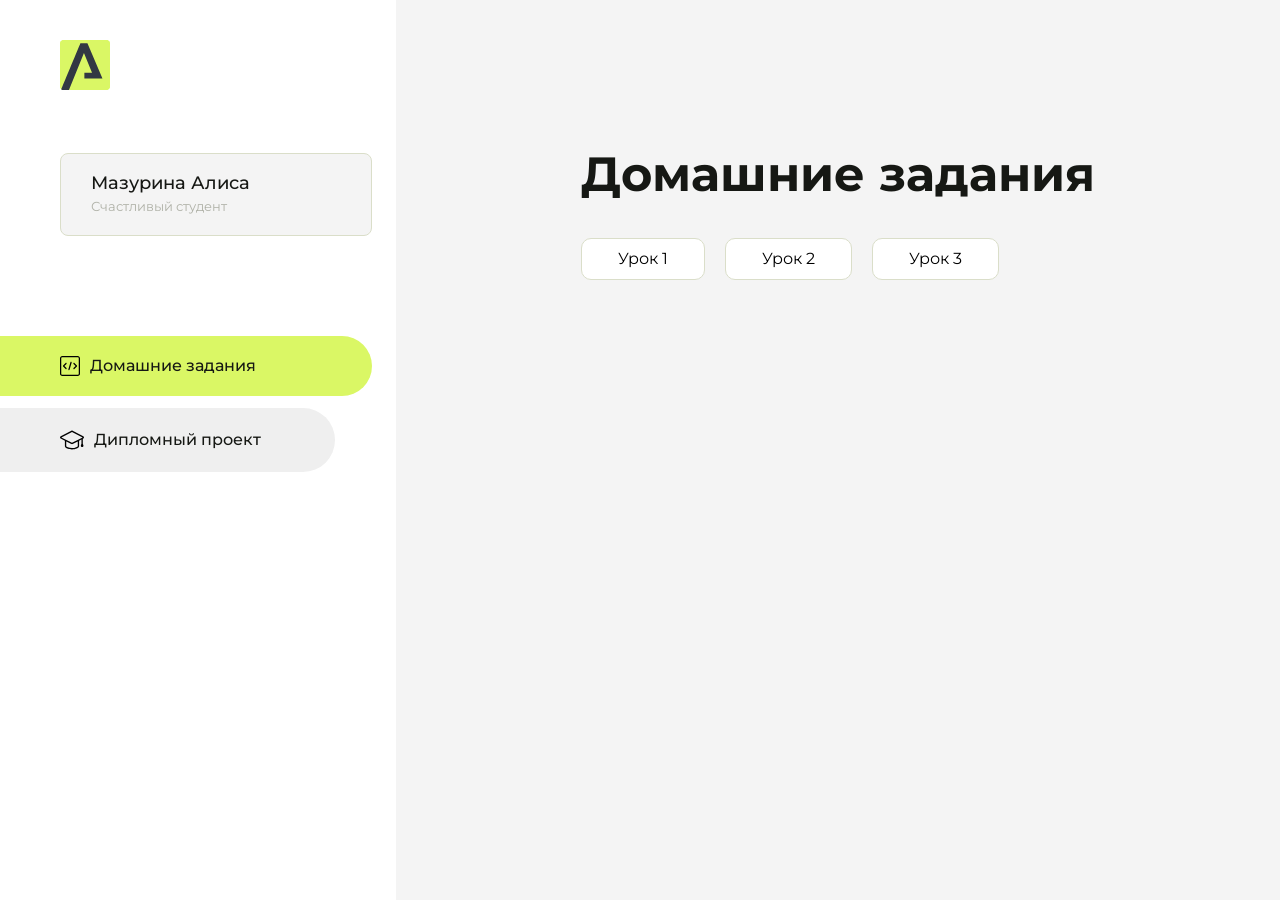
==== index.html @ 255f4ef1 "Update index.html" ====
<!DOCTYPE html>
<html lang="en">
<head>
    <meta charset="UTF-8">
    <meta name="viewport" content="width=device-width, initial-scale=1.0">
    <title>Домашняя работа</title>
    <link rel="shortcut icon" href="src/logo.ico" type="image/x-icon">
    <link rel="preconnect" href="https://fonts.googleapis.com">
    <link rel="preconnect" href="https://fonts.gstatic.com" crossorigin>
    <link href="https://fonts.googleapis.com/css2?family=Montserrat:wght@400;500;700&family=Rubik:wght@500&display=swap"
          rel="stylesheet">
    <link rel="stylesheet" href="src/style.css">
</head>
<body id="body">
<div class="overlay" id="overlay"></div>
<div class="layout">
    <div class="burger" id="burger">
        <svg viewBox="0 0 24 24" fill="none" xmlns="http://www.w3.org/2000/svg">
            <g id="SVGRepo_bgCarrier" stroke-width="0"></g>
            <g id="SVGRepo_tracerCarrier" stroke-linecap="round" stroke-linejoin="round"></g>
            <g id="SVGRepo_iconCarrier">
                <path d="M4 18L20 18" stroke="#DAF765" stroke-width="2" stroke-linecap="round"></path>
                <path d="M4 12L20 12" stroke="#DAF765" stroke-width="2" stroke-linecap="round"></path>
                <path d="M4 6L20 6" stroke="#DAF765" stroke-width="2" stroke-linecap="round"></path>
            </g>
        </svg>
    </div>
    <aside class="sidebar" id="sidebar">
        <div class="sidebar__inner">
            <div class="logo">
                <svg width="50" height="50" viewBox="0 0 50 50" fill="none" xmlns="http://www.w3.org/2000/svg">
                    <g clip-path="url(#clip0_513_74730)">
                        <path d="M46.17 -0.257004H3.83C1.57281 -0.257004 -0.257 1.57281 -0.257 3.83V46.17C-0.257 48.4272 1.57281 50.257 3.83 50.257H46.17C48.4272 50.257 50.257 48.4272 50.257 46.17V3.83C50.257 1.57281 48.4272 -0.257004 46.17 -0.257004Z"
                              fill="#DAF765"/>
                        <path d="M24.375 38.4H42.461L27.441 3.1585H20.4355C20.4355 3.1585 6.7895 35.881 1.1945 49.294C2.015 50.0275 3.0945 50.257 3.6945 50.257H8.8445L23.954 13.07L32.0465 32.8285H24.375V38.4Z"
                              fill="#323843"/>
                    </g>
                    <defs>
                        <clipPath id="clip0_513_74730">
                            <rect width="50" height="50" fill="white"/>
                        </clipPath>
                    </defs>
                </svg>
            </div>
            <div class="sidebar__user">
                <div class="sidebar__name">Мазурина Алиса</div>
                <div class="sidebar__text">Счастливый студент</div>
            </div>
            <div class="sidebar__tabs">
                <div class="sidebar__item">
                    <button class="sidebar__button active" id="tasks">
                        <svg xmlns="http://www.w3.org/2000/svg" width="20" height="20" viewBox="0 0 20 20" fill="none">
                            <g clip-path="url(#clip0_704_74543)">
                                <path d="M17.7083 20H2.29167C1.0275 20 0 18.9725 0 17.7083V2.29167C0 1.0275 1.0275 0 2.29167 0H17.7083C18.9725 0 20 1.0275 20 2.29167V17.7083C20 18.9725 18.9725 20 17.7083 20ZM2.29167 1.25C1.7175 1.25 1.25 1.7175 1.25 2.29167V17.7083C1.25 18.2825 1.7175 18.75 2.29167 18.75H17.7083C18.2825 18.75 18.75 18.2825 18.75 17.7083V2.29167C18.75 1.7175 18.2825 1.25 17.7083 1.25H2.29167Z"
                                      fill="black"/>
                                <path d="M6.04167 13.125C5.88167 13.125 5.72167 13.0642 5.6 12.9417L3.1 10.4417C2.85583 10.1975 2.85583 9.80167 3.1 9.5575L5.6 7.0575C5.84417 6.81333 6.24 6.81333 6.48417 7.0575C6.72833 7.30167 6.72833 7.6975 6.48417 7.94167L4.42583 10L6.48417 12.0583C6.72833 12.3025 6.72833 12.6983 6.48417 12.9425C6.36167 13.0642 6.20167 13.125 6.04167 13.125Z"
                                      fill="black"/>
                                <path d="M8.95833 14.1667C8.9 14.1667 8.84 14.1583 8.78167 14.1417C8.45083 14.0442 8.26083 13.6967 8.35833 13.3658L10.4417 6.28251C10.5392 5.95084 10.8892 5.76417 11.2175 5.85917C11.5483 5.95667 11.7383 6.30417 11.6408 6.63501L9.5575 13.7183C9.47833 13.9908 9.22833 14.1667 8.95833 14.1667Z"
                                      fill="black"/>
                                <path d="M13.9583 13.125C13.7983 13.125 13.6383 13.0642 13.5167 12.9417C13.2725 12.6975 13.2725 12.3017 13.5167 12.0575L15.575 9.99916L13.5167 7.94083C13.2725 7.69666 13.2725 7.30083 13.5167 7.05666C13.7608 6.81249 14.1567 6.81249 14.4008 7.05666L16.9008 9.55666C17.145 9.80083 17.145 10.1967 16.9008 10.4408L14.4008 12.9408C14.2783 13.0642 14.1183 13.125 13.9583 13.125Z"
                                      fill="black"/>
                            </g>
                            <defs>
                                <clipPath id="clip0_704_74543">
                                    <rect width="20" height="20" fill="white"/>
                                </clipPath>
                            </defs>
                        </svg>
                        <span>Домашние задания</span></button>
                </div>
                <div class="sidebar__item">
                    <button class="sidebar__button" id="diplom">
                        <svg xmlns="http://www.w3.org/2000/svg" width="24" height="24" viewBox="0 0 24 24" fill="none">
                            <g clip-path="url(#clip0_704_74553)">
                                <path d="M23.2628 10.5971C23.7176 10.365 24 9.90375 24 9.39337C24 8.883 23.7176 8.42175 23.2628 8.18962L12.6135 2.75362C12.2291 2.55824 11.7705 2.55787 11.3854 2.75399L0.736875 8.19C0.282375 8.42175 0 8.883 0 9.39337C0 9.90375 0.282375 10.365 0.736875 10.5971L4.89038 12.7177V18.2074C4.89038 19.8154 8.412 21.393 12 21.393C15.5884 21.393 19.1096 19.815 19.1096 18.2074V12.7174L21.4609 11.517V15.8017L20.901 17.2305C20.7409 17.6389 20.7934 18.0994 21.0405 18.4616C21.2876 18.8246 21.6979 19.041 22.1366 19.041C22.5754 19.041 22.9852 18.8246 23.2324 18.462C23.4795 18.099 23.532 17.6385 23.3719 17.2301L22.8124 15.8021V10.827L23.2628 10.5971ZM17.7623 18.1721C17.6198 18.6375 15.3491 20.0419 12 20.0419C8.65088 20.0419 6.38025 18.6375 6.2415 18.2074V12.3037L6.23887 12.3019C6.23812 12.057 6.1065 11.8207 5.87325 11.7019L1.3515 9.39337L12 3.95737L22.6489 9.39337L12 14.8294L5.87325 11.7019C5.54063 11.5331 4.6695 11.6674 4.5 12C4.33012 12.3322 4.55813 12.5479 4.89038 12.7177L11.3857 16.0331C11.5781 16.1314 11.7889 16.1805 12 16.1805C12.2107 16.1805 12.4222 16.1314 12.6146 16.0331L17.7593 13.407L17.7623 18.1721Z"
                                      fill="black"/>
                            </g>
                            <defs>
                                <clipPath id="clip0_704_74553">
                                    <rect width="24" height="24" fill="white"/>
                                </clipPath>
                            </defs>
                        </svg>
                        <span>Дипломный проект</span></button>
                </div>
            </div>
        </div>

    </aside>
    <div class="content">
        <div class="container">
            <div class="content__block" id="tasksBlock">
                <div class="content__title">Домашние задания</div>
                <ul class="content__list">
                    <li class="content__list-item">
                        <a href="первые строчки кода/index.html">Урок 1</a>
                    </li>
                    <li class="content__list-item">
                        <a href="статья/index.html">Урок 2</a>
                    </li>
                     <li class="content__list-item">
                        <a href="таблица/index.html">Урок 3</a>
                    </li>
                </ul>
            </div>
            <div class="content__block hidden" id="diplomBlock">
                <div class="content__title">Дипломный проект</div>
                <div class="content__list-diplom">
                    <a href="ПАПКА-С-НОМЕРОМ-УРОКА">Ссылка на ДЗ</a>
                </div>
                <div class="content__decor">
                    <div class="content__decor-text">Давай проверим, чему ты научился!</div>
                    <div class="content__decor-img">
                        <img src="src/decor.png" alt="decor">
                    </div>
                </div>
            </div>
        </div>
    </div>
</div>
<script src="src/index.js"></script>
</body>
</html>
---- src/style.css ----
*{padding: 0;margin: 0;border: 0;}
*,*:before,*:after{-webkit-box-sizing: border-box;box-sizing: border-box;}
:focus,:active{outline: none;}
a:focus,a:active{outline: none;}
nav,footer,header,aside{display: block;}
html,body{
    height:100%;width:100%;
    font-size:100%;line-height:1;-ms-text-size-adjust:100%;-moz-text-size-adjust:100%;-webkit-text-size-adjust:100%;}
input,button,textarea{font-family:inherit;}
input::-ms-clear{display: none;}
button{cursor: pointer;}
button::-moz-focus-inner{padding:0;border:0;}
a,a:visited{text-decoration: none;}
a:hover{text-decoration: none;}
ul li{list-style: none;}
img{vertical-align: top;}
h1,h2,h3,h4,h5,h6{font-size:inherit;font-weight: inherit;}
a{color:inherit;}



body {
    font-family: "Montserrat",SansSerif;
    color: black;
}

body.overflow {
    overflow: hidden;
}



.layout {
    display: -webkit-box;
    display: -ms-flexbox;
    display: flex;
    min-height: 100vh;
}

.sidebar {
    padding: 40px 24px 40px 0;
    -ms-flex-negative: 0;
    flex-shrink: 0;
    background-color: white;
}



.content {
    -webkit-box-flex: 1;
    -ms-flex-positive: 1;
    flex-grow: 1;
    background-color: #F4F4F4;
}

.container {
    display: -webkit-box;
    display: -ms-flexbox;
    display: flex;
    -webkit-box-orient: vertical;
    -webkit-box-direction: normal;
    -ms-flex-direction: column;
    flex-direction: column;
    -webkit-box-pack: center;
    -ms-flex-pack: center;
    justify-content: center;
    -webkit-box-align: center;
    -ms-flex-align: center;
    align-items: center;
    padding: 150px 60px 80px 60px;
}


.logo {
    margin-left: 60px;
    margin-bottom: 60px;
}

.sidebar__user {
    background-color: #F4F4F4;
    padding: 20px 30px;
    margin-left: 60px;
    margin-bottom: 100px;
    border-radius: 8px;
    border: 1px solid #DADEC9;
}

.sidebar__name {
    color:#161814;
    font-size: 18px;
    font-weight: 500;
    margin-bottom: 6px;
}

.sidebar__text {
    color: #AFB1A7;
    font-size: 13px;
    font-weight: 400;
    line-height: 130%; /* 16.9px */
}

.sidebar__item {
    width: 372px;
}

.sidebar__button {
    display: -webkit-box;
    display: -ms-flexbox;
    display: flex;
    -webkit-box-align: center;
    -ms-flex-align: center;
    align-items: center;
    gap: 10px;
    padding: 20px 60px;
    margin-bottom: 12px;
    border-radius: 0px 100px 100px 0px;
    -webkit-transition: all .5s;
    -o-transition: all .5s;
    transition: all .5s;
    cursor: pointer;
    width: 90%;
    color:#161814;
    font-size: 16px;
    font-weight: 500;
}

.sidebar__button.active , .sidebar__button:hover {
    width: 100%;
    background-color: #DAF765;
}


.content__title {
    color: #161814;
    font-size: 48px;
    font-weight: 700;
    margin-bottom: 40px;
}

.content__list {
    display: -webkit-box;
    display: -ms-flexbox;
    display: flex;
    -webkit-box-align: center;
    -ms-flex-align: center;
    align-items: center;
    -ms-flex-wrap: wrap;
    flex-wrap: wrap;
    gap: 20px;
}



.content__list-item  {
    cursor: pointer;
    padding: 12px 18px;
    background-color: #fff;
    border-radius: 10px;
    border: 1px solid #DADEC9;
    -webkit-transition: all .3s;
    -o-transition: all .3s;
    transition: all .3s;
}

.content__list-item:hover,.content__list-diplom:hover {
    background-color: #AFB1A7;
}

li a {
    padding: 12px 18px;

}


.content__list-diplom {
    -webkit-transition: all .3s;
    -o-transition: all .3s;
    transition: all .3s;
    display: inline-block;
    padding: 12px 18px;
    background-color: #fff;
    border-radius: 10px;
    border: 1px solid #DADEC9;
}

.content__decor {
    display: -webkit-box;
    display: -ms-flexbox;
    display: flex;
    -webkit-box-align: center;
    -ms-flex-align: center;
    align-items: center;
}

.content__decor-text {
    color:#BEDD44;
    font-size: 36px;
    font-weight: 700;
    line-height: 110%; /* 39.6px */
}

.content__block {
    max-width: 1200px;
}

.content__block.hidden {
    display: none;
}

.content__decor-img img{
    width: 100%;
}

.burger {
    display: none;
    padding: 5px;
    position: fixed;
    top: 3%;
    right: 7%;
    width: 40px;
    height: 40px;
    background-color: #161814;
    border-radius: 50%;
    z-index: 10;
    border: 1px solid #DAF765;
}

@media (max-width: 768px) {
    .burger {
        display: block;
    }

    .sidebar {
        -webkit-transition: all .3s;
        -o-transition: all .3s;
        transition: all .3s;
        -webkit-transform: translateX(-100%);
        -ms-transform: translateX(-100%);
        transform: translateX(-100%);
        position: fixed;
        top: 0;
        left: 0;
        bottom: 0;
        z-index: 5;
    }

    .sidebar.show {
        -webkit-transform: translateX(0%);
        -ms-transform: translateX(0%);
        transform: translateX(0%);
    }

    .overlay {
        opacity: 0;
        pointer-events: none;
        -webkit-transition: all .3s;
        -o-transition: all .3s;
        transition: all .3s;
        position: absolute;
        top: 0;
        right: 0;
        left: 0;
        bottom: 0;
        z-index: 3;
        background-color: #000000e0;
    }

    .overlay.show {
        opacity: 1;
        pointer-events: all;
    }

    .container {
        padding: 40px 20px;
        min-height: 100%;
    }

    .content__decor {
        margin-top: 20px;
        -webkit-box-orient: vertical;
        -webkit-box-direction: normal;
        -ms-flex-direction: column;
        flex-direction: column;
    }
}

@media (max-width: 400px) {
    .sidebar__user {
        margin-left: 0;
    }
}
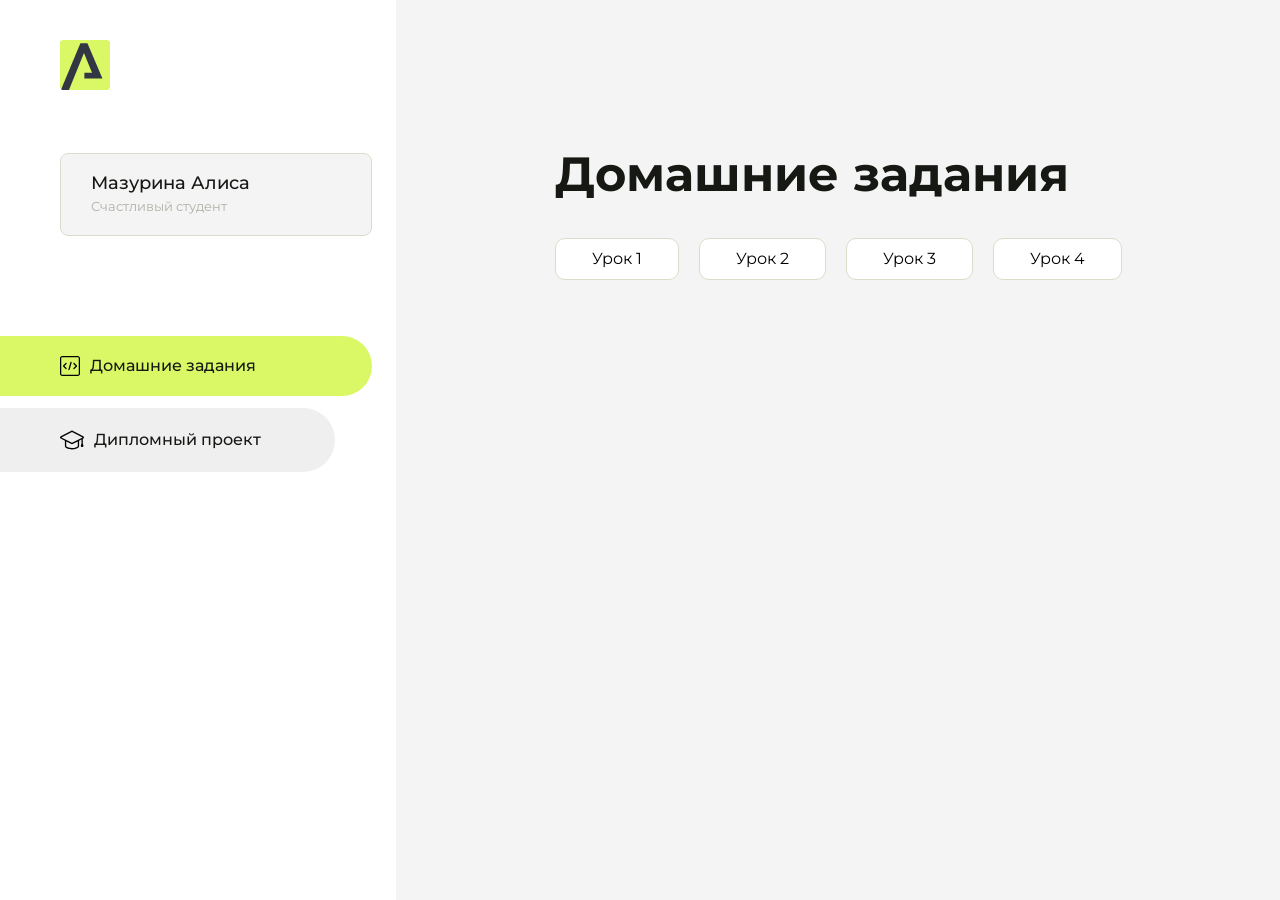
==== commit 1ed48c90: "Update index.html" ====
--- a/index.html
+++ b/index.html
@@ -99,7 +99,10 @@
                         <a href="статья/index.html">Урок 2</a>
                     </li>
                      <li class="content__list-item">
-                        <a href="таблица/index.html">Урок 3</a>
+                        <a href="/index.html">Урок 3</a>
+                    </li>
+                    <li class="content__list-item">
+                        <a href="/index.html">Урок 4</a>
                     </li>
                 </ul>
             </div>
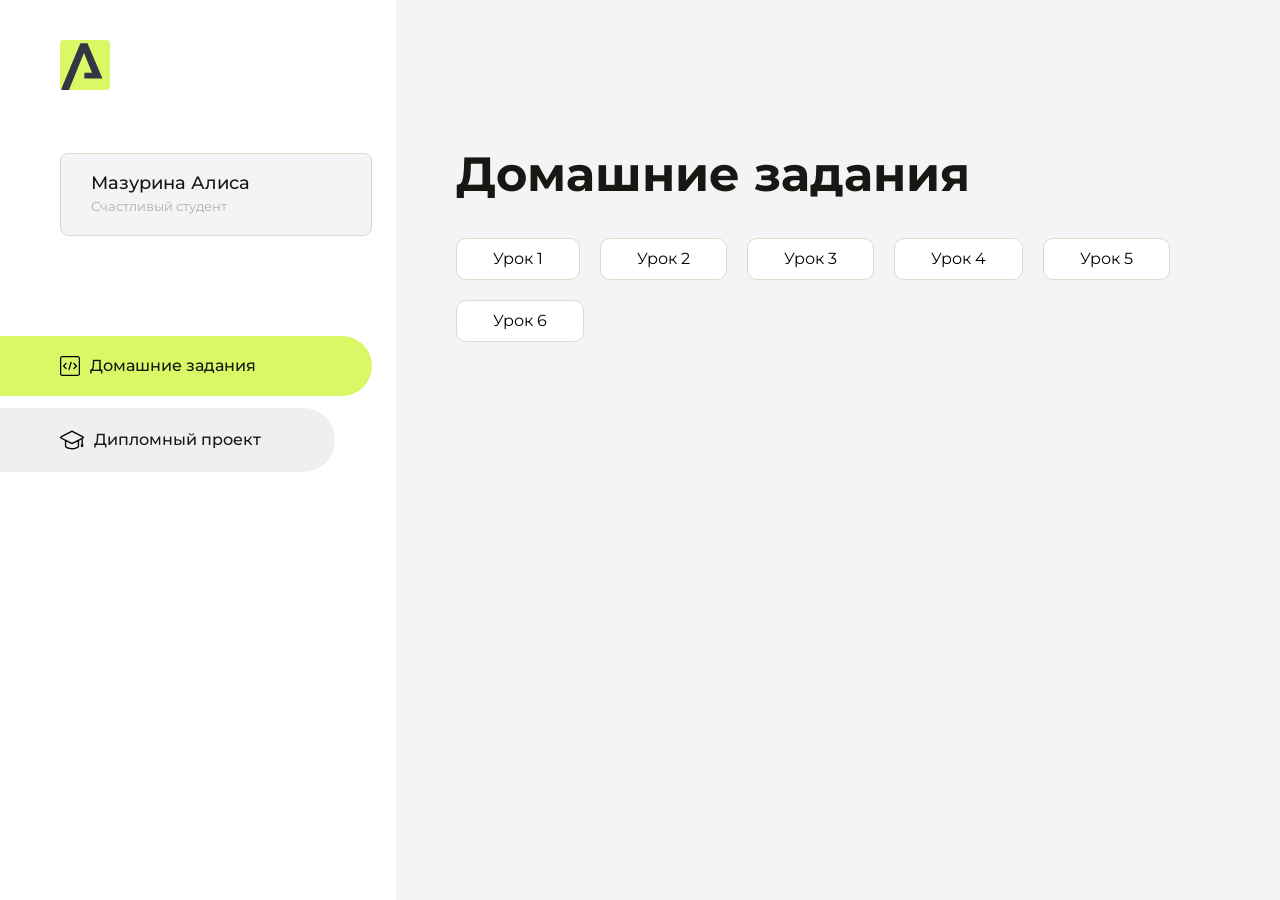
==== commit 80a2ee70: "Update index.html" ====
--- a/index.html
+++ b/index.html
@@ -99,10 +99,16 @@
                         <a href="статья/index.html">Урок 2</a>
                     </li>
                      <li class="content__list-item">
-                        <a href="/index.html">Урок 3</a>
+                        <a href="таблица/index.html">Урок 3</a>
                     </li>
                     <li class="content__list-item">
-                        <a href="/index.html">Урок 4</a>
+                        <a href="форма/index.html">Урок 4</a>
+                    </li>
+                    <li class="content__list-item">
+                        <a href="fitstydio/index.html">Урок 5</a>
+                    </li>
+                    <li class="content__list-item">
+                        <a href="ШАПКА/index.html">Урок 6</a>
                     </li>
                 </ul>
             </div>
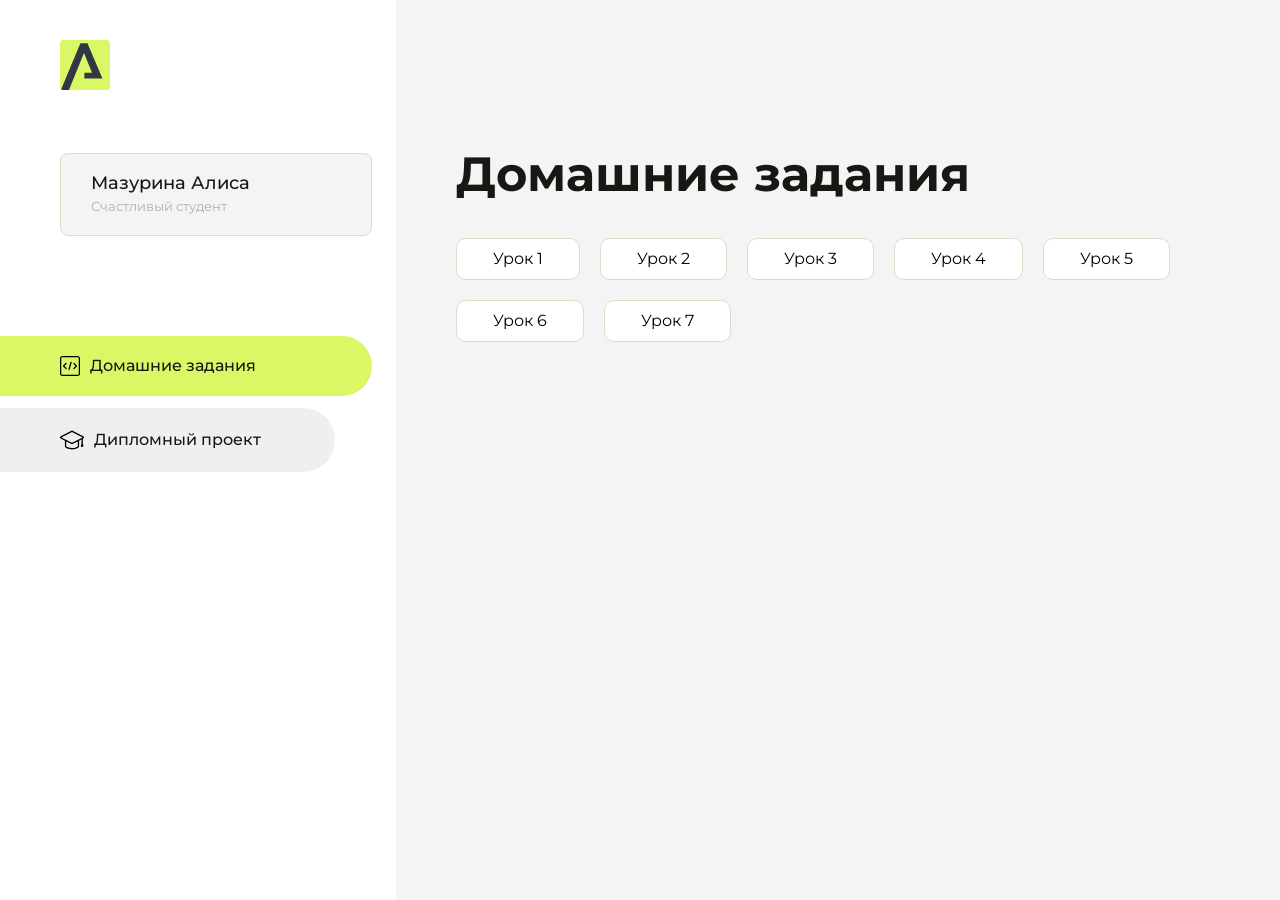
==== commit b1cd8867: "Update index.html" ====
--- a/index.html
+++ b/index.html
@@ -105,10 +105,13 @@
                         <a href="форма/index.html">Урок 4</a>
                     </li>
                     <li class="content__list-item">
-                        <a href="fitstydio/index.html">Урок 5</a>
+                        <a href="fitstydio/article.html">Урок 5</a>
                     </li>
                     <li class="content__list-item">
                         <a href="ШАПКА/index.html">Урок 6</a>
+                    </li>
+                    <li class="content__list-item">
+                        <a href="fitstydio-2/article.html">Урок 7</a>
                     </li>
                 </ul>
             </div>
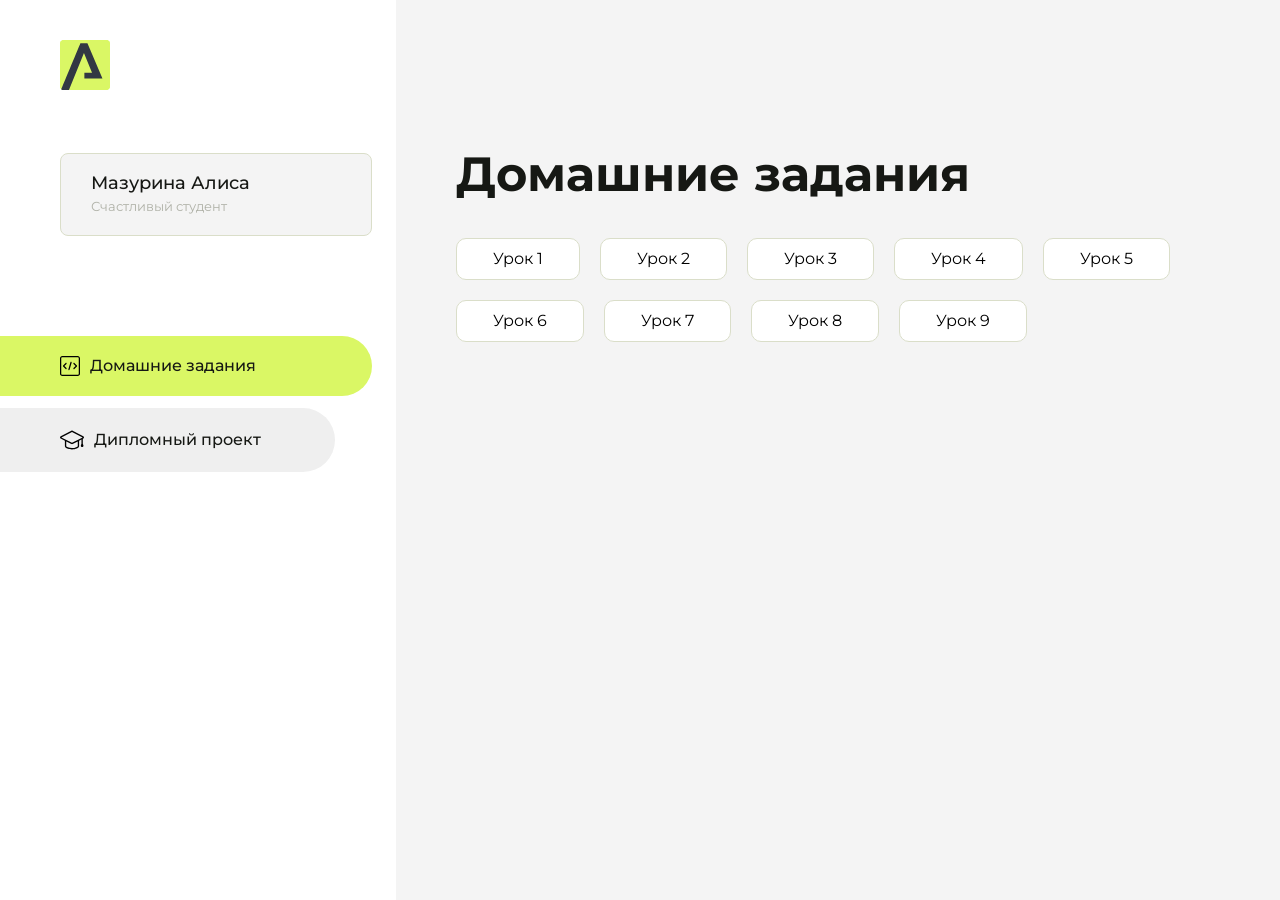
==== commit 9c6ac769: "Update index.html" ====
--- a/index.html
+++ b/index.html
@@ -113,6 +113,12 @@
                     <li class="content__list-item">
                         <a href="fitstydio-2/article.html">Урок 7</a>
                     </li>
+                     <li class="content__list-item">
+                        <a href="форма/index.html">Урок 8</a>
+                    </li>
+                     <li class="content__list-item">
+                        <a href="fitstydio-2/main.html">Урок 9</a>
+                    </li>
                 </ul>
             </div>
             <div class="content__block hidden" id="diplomBlock">
